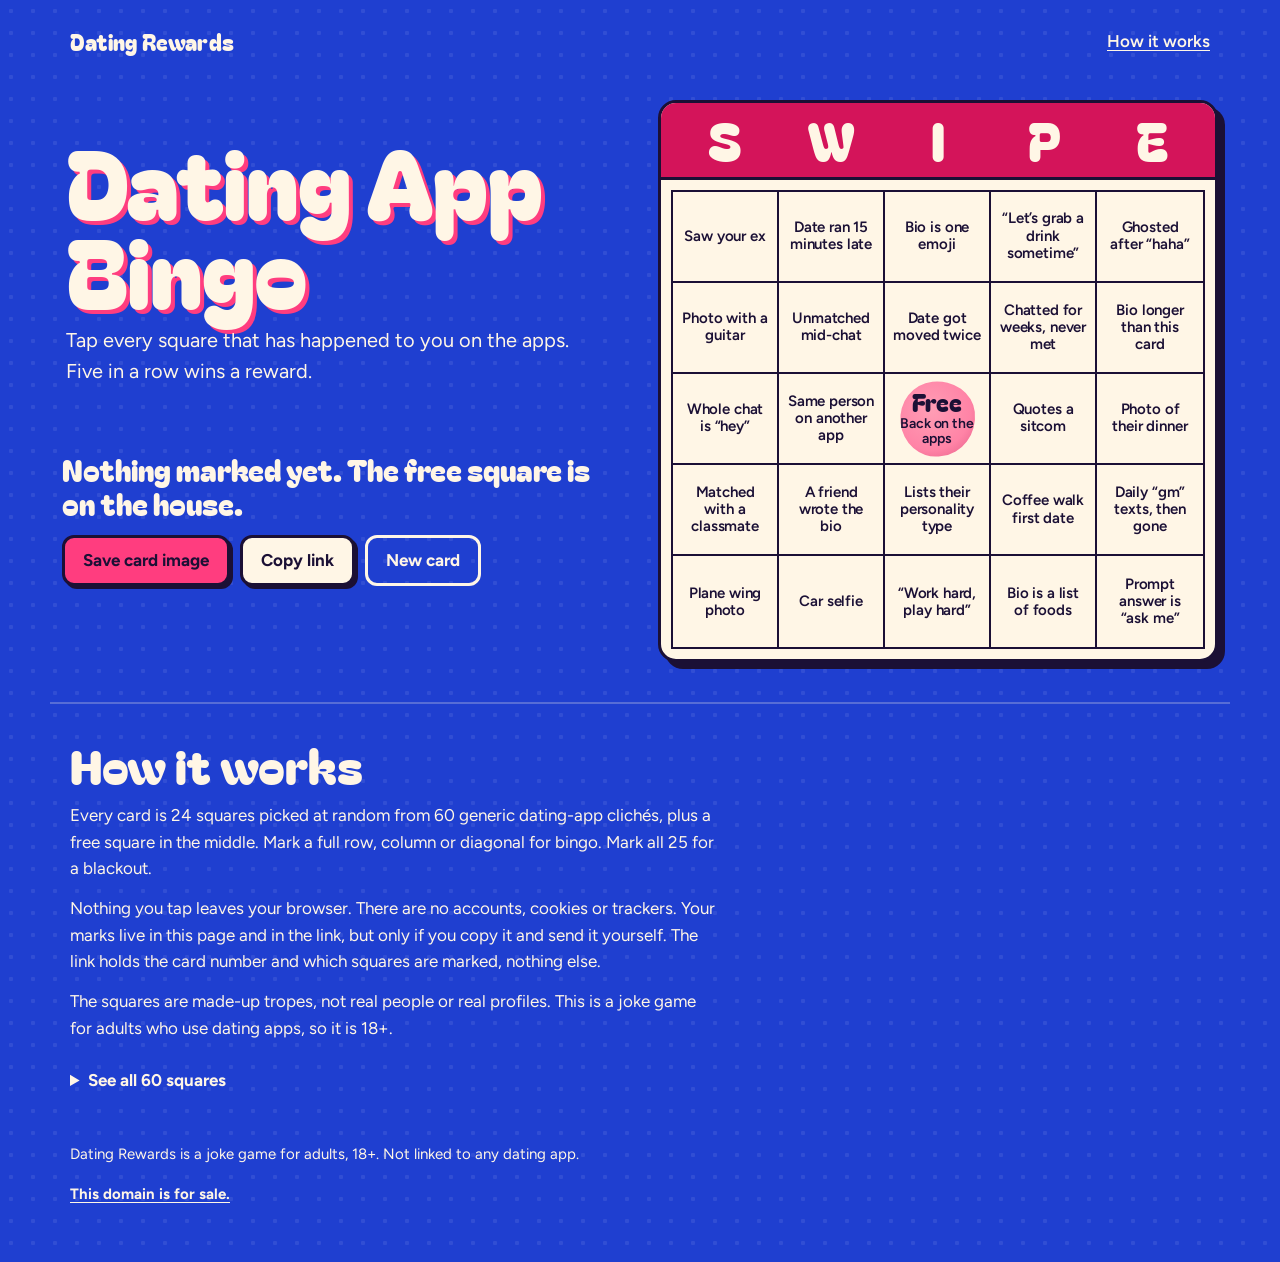
==== docs/index.html @ bdbff9ce "Empty-state status no longer repeats the intro" ====
<!doctype html>
<html lang="en">
<head>
<meta charset="utf-8">
<meta name="viewport" content="width=device-width, initial-scale=1">
<meta name="robots" content="noindex,nofollow">
<title>Dating App Bingo</title>
<meta name="description" content="A fresh bingo card of dating-app clichés. Tap what has happened to you, get five in a row, save the card.">
<meta property="og:title" content="Dating App Bingo">
<meta property="og:description" content="Tap what has happened to you. Five in a row wins a (joke) reward.">
<meta property="og:image" content="https://evanmack45.github.io/datingrewards-preview/og.png">
<meta property="og:type" content="website">
<meta name="theme-color" content="#1f3fd0">
<link rel="preload" href="fonts/bagel.woff2" as="font" type="font/woff2" crossorigin>
<link rel="preload" href="fonts/figtree.woff2" as="font" type="font/woff2" crossorigin>
<link rel="stylesheet" href="style.css">
<link rel="icon" href="data:image/svg+xml,%3Csvg xmlns='http://www.w3.org/2000/svg' viewBox='0 0 32 32'%3E%3Ccircle cx='16' cy='16' r='14' fill='%23ff3d7f'/%3E%3C/svg%3E">
</head>
<body>
<header class="top">
  <a class="brand" href="./">Dating Rewards</a>
  <a class="toplink" href="#about">How it works</a>
</header>
<main class="play" id="play" data-seed="20261125">
  <div class="intro">
    <h1>Dating App Bingo</h1>
    <p class="lede">Tap every square that has happened to you on the apps. Five in a row wins a reward.</p>
  </div>
  <div class="card" id="card" data-impeccable-ignore="hard-offset-shadow">
    <div class="letters" aria-hidden="true"><span>S</span><span>W</span><span>I</span><span>P</span><span>E</span><p class="stamp" id="stamp">Bingo!</p></div>
    <div class="cells" id="cells" role="group" aria-label="Bingo card, 25 squares">
      <button type="button" class="cell" data-i="0" aria-pressed="false"><span class="tx">Photo with a guitar</span></button>
      <button type="button" class="cell" data-i="1" aria-pressed="false"><span class="tx">“Let’s grab a drink sometime”</span></button>
      <button type="button" class="cell" data-i="2" aria-pressed="false"><span class="tx">The dog is the main character</span></button>
      <button type="button" class="cell" data-i="3" aria-pressed="false"><span class="tx">Prompt answer is “ask me”</span></button>
      <button type="button" class="cell" data-i="4" aria-pressed="false"><span class="tx">“Will steal your fries”</span></button>
      <button type="button" class="cell" data-i="5" aria-pressed="false"><span class="tx">Boat photo, not their boat</span></button>
      <button type="button" class="cell" data-i="6" aria-pressed="false"><span class="tx">Opened with a voice note</span></button>
      <button type="button" class="cell" data-i="7" aria-pressed="false"><span class="tx">Saw a coworker</span></button>
      <button type="button" class="cell" data-i="8" aria-pressed="false"><span class="tx">Mountain summit photo</span></button>
      <button type="button" class="cell" data-i="9" aria-pressed="false"><span class="tx">Matched, never said a word</span></button>
      <button type="button" class="cell" data-i="10" aria-pressed="false"><span class="tx">Blurry photo from 2016</span></button>
      <button type="button" class="cell" data-i="11" aria-pressed="false"><span class="tx">Ghosted after “haha”</span></button>
      <button type="button" class="cell free is-on" data-i="12" aria-pressed="true" disabled><span class="ft">Free</span><span class="tx">Back on the apps</span></button>
      <button type="button" class="cell" data-i="13" aria-pressed="false"><span class="tx">Two truths and a lie</span></button>
      <button type="button" class="cell" data-i="14" aria-pressed="false"><span class="tx">“Work hard, play hard”</span></button>
      <button type="button" class="cell" data-i="15" aria-pressed="false"><span class="tx">Pineapple pizza debate</span></button>
      <button type="button" class="cell" data-i="16" aria-pressed="false"><span class="tx">Daily “gm” texts, then gone</span></button>
      <button type="button" class="cell" data-i="17" aria-pressed="false"><span class="tx">“Not mine, my niece”</span></button>
      <button type="button" class="cell" data-i="18" aria-pressed="false"><span class="tx">Costume party photo</span></button>
      <button type="button" class="cell" data-i="19" aria-pressed="false"><span class="tx">Opened with a pun</span></button>
      <button type="button" class="cell" data-i="20" aria-pressed="false"><span class="tx">Quotes a sitcom</span></button>
      <button type="button" class="cell" data-i="21" aria-pressed="false"><span class="tx">Saw your ex</span></button>
      <button type="button" class="cell" data-i="22" aria-pressed="false"><span class="tx">A friend wrote the bio</span></button>
      <button type="button" class="cell" data-i="23" aria-pressed="false"><span class="tx">Date got moved twice</span></button>
      <button type="button" class="cell" data-i="24" aria-pressed="false"><span class="tx">Whole chat is “hey”</span></button>
    </div>
  </div>
  <div class="side">
    <p class="status" id="status" aria-live="polite">Nothing marked yet. The free square is on the house.</p>
    <div class="reward" id="reward" data-impeccable-ignore="hard-offset-shadow" hidden>
      <p class="r-kicker">Bingo! Reward unlocked</p>
      <p class="r-title" id="r-title"></p>
      <p class="r-prize" id="r-prize"></p>
      <p class="r-small">Rewards are jokes. There are no real prizes.</p>
    </div>
    <div class="actions">
      <button type="button" class="btn hot" id="save">Save card image</button>
      <button type="button" class="btn" id="copy">Copy link</button>
      <button type="button" class="btn ghost" id="new">New card</button>
    </div>
    <p class="msg" id="msg" aria-live="polite"></p>
    <noscript><p class="msg">Marking squares needs JavaScript. Here is today's card to read.</p></noscript>
  </div>
</main>
<section class="about" id="about" aria-labelledby="about-h">
  <h2 id="about-h">How it works</h2>
  <p>Every card is 24 squares picked at random from 60 generic dating-app clichés, plus a free square in the middle. Mark a full row, column or diagonal for bingo. Mark all 25 for a blackout.</p>
  <p>Nothing you tap leaves your browser. There are no accounts, cookies or trackers. Your marks live in this page and in the link, but only if you copy it and send it yourself. The link holds the card number and which squares are marked, nothing else.</p>
  <p>The squares are made-up tropes, not real people or real profiles. This is a joke game for adults who use dating apps, so it is 18+.</p>
  <details class="all">
    <summary>See all 60 squares</summary>
    <ul><li>Holding a fish</li><li>Photo with a tiger</li><li>Group photo, which one?</li><li>Sunglasses in every photo</li><li>Wants a “partner in crime”</li><li>Bio is one emoji</li><li>Ghosted after “haha”</li><li>Matched, never said a word</li><li>Whole chat is “hey”</li><li>Two truths and a lie</li><li>Mountain summit photo</li><li>“Not mine, my niece”</li><li>Car selfie</li><li>Gym mirror selfie</li><li>“Fluent in sarcasm”</li><li>Wedding guest photo</li><li>Lists their personality type</li><li>“Work hard, play hard”</li><li>The dog is the main character</li><li>Pineapple pizza debate</li><li>“What are you looking for?”</li><li>Asked for your number, fast</li><li>Date got moved twice</li><li>Plane wing photo</li><li>Festival face paint</li><li>Only pet photos</li><li>Blurry photo from 2016</li><li>Asked for your star sign</li><li>Quotes a sitcom</li><li>Prompt answer is “ask me”</li><li>Opened with a voice note</li><li>Unmatched mid-chat</li><li>Same person on another app</li><li>Bio longer than this card</li><li>“Will steal your fries”</li><li>Height in the first line</li><li>Saw a coworker</li><li>Saw your ex</li><li>Ran out of likes</li><li>Paid for a boost. Nothing.</li><li>Coffee walk first date</li><li>Date ran 15 minutes late</li><li>Chatted for weeks, never met</li><li>“Let’s grab a drink sometime”</li><li>Photo with a guitar</li><li>Brunch photo</li><li>A friend wrote the bio</li><li>Hiking boots in every photo</li><li>Strong opinion about tacos</li><li>Matched at 2 AM</li><li>Daily “gm” texts, then gone</li><li>Self-described adventurer</li><li>Costume party photo</li><li>“Let’s skip the small talk”</li><li>Opened with a pun</li><li>Boat photo, not their boat</li><li>Photo of their dinner</li><li>“Good time, not a long time”</li><li>Bio is a list of foods</li><li>Matched with a classmate</li></ul>
  </details>
</section>
<footer class="foot">
  <p>Dating Rewards is a joke game for adults, 18+. Not linked to any dating app.</p>
  <p><a href="https://www.afternic.com/domain/datingrewards.com">This domain is for sale.</a></p>
</footer>
<script type="application/json" id="squares">{"free":"Back on the apps","pool":["Holding a fish","Photo with a tiger","Group photo, which one?","Sunglasses in every photo","Wants a “partner in crime”","Bio is one emoji","Ghosted after “haha”","Matched, never said a word","Whole chat is “hey”","Two truths and a lie","Mountain summit photo","“Not mine, my niece”","Car selfie","Gym mirror selfie","“Fluent in sarcasm”","Wedding guest photo","Lists their personality type","“Work hard, play hard”","The dog is the main character","Pineapple pizza debate","“What are you looking for?”","Asked for your number, fast","Date got moved twice","Plane wing photo","Festival face paint","Only pet photos","Blurry photo from 2016","Asked for your star sign","Quotes a sitcom","Prompt answer is “ask me”","Opened with a voice note","Unmatched mid-chat","Same person on another app","Bio longer than this card","“Will steal your fries”","Height in the first line","Saw a coworker","Saw your ex","Ran out of likes","Paid for a boost. Nothing.","Coffee walk first date","Date ran 15 minutes late","Chatted for weeks, never met","“Let’s grab a drink sometime”","Photo with a guitar","Brunch photo","A friend wrote the bio","Hiking boots in every photo","Strong opinion about tacos","Matched at 2 AM","Daily “gm” texts, then gone","Self-described adventurer","Costume party photo","“Let’s skip the small talk”","Opened with a pun","Boat photo, not their boat","Photo of their dinner","“Good time, not a long time”","Bio is a list of foods","Matched with a classmate"],"rewards":[{"lines":1,"title":"Bronze Swiper","prize":"One guilt-free evening with the app deleted."},{"lines":2,"title":"Silver Swiper","prize":"A friend has to listen to the whole story. No phones out."},{"lines":3,"title":"Gold Swiper","prize":"The right to say “I’ve seen it all” at brunch."},{"lines":12,"title":"Blackout","prize":"Lifetime membership in the Seen It All Club. Dues waived."}]}</script>
<script type="module" src="app.js"></script>
</body>
</html>
---- docs/style.css ----
@font-face { font-family: "Bagel Fat One"; src: url(fonts/bagel.woff2) format("woff2"); font-display: swap; }
@font-face { font-family: Figtree; src: url(fonts/figtree.woff2) format("woff2"); font-weight: 300 900; font-display: swap; }
:root {
  --blue: #1f3fd0; --blue-d: #1631a8; --paper: #fff6e6; --ink: #1b1035; --ink2: #4a3d5c;
  --pink: #ff3d7f; --pink-ink: #a00c40; --band: #d4145a; --yellow: #ffd23f; --mint: #18c29c;
  --display: "Bagel Fat One", "Arial Black", system-ui, sans-serif;
  --sans: Figtree, "Segoe UI", system-ui, sans-serif;
}
* { box-sizing: border-box; }
html { -webkit-text-size-adjust: 100%; }
body {
  margin: 0; font: 400 17px/1.55 var(--sans); color: var(--paper); background-color: var(--blue);
  background-image: radial-gradient(rgba(255,255,255,.08) 2px, transparent 2.5px); background-size: 22px 22px;
}
a { color: inherit; text-underline-offset: 3px; }
p, li { text-wrap: pretty; }
a:focus-visible, button:focus-visible, summary:focus-visible { outline: 3px solid var(--yellow); outline-offset: 3px; }

.top { display: flex; justify-content: space-between; align-items: center; max-width: 1180px; margin: 0 auto; padding: 16px 20px; }
.brand { font: 400 22px/1 var(--display); text-decoration: none; letter-spacing: .01em; padding: 10px 0; }
.toplink { font-weight: 600; padding: 12px 0; }

.play { max-width: 1180px; margin: 0 auto; padding: 0 12px 40px; display: grid; gap: 20px; }
.intro { padding: 0 4px; }
h1 { font: 400 clamp(44px, 12.5vw, 112px)/.92 var(--display); margin: 6px 0 12px; color: var(--paper); text-shadow: 4px 4px 0 var(--pink); letter-spacing: -.01em; }
.lede { margin: 0; font-size: 18px; max-width: 30em; }

.card { position: relative; background: var(--paper); color: var(--ink); border: 3px solid var(--ink); border-radius: 18px; box-shadow: 7px 7px 0 var(--ink); overflow: hidden; }
.letters { position: relative; display: grid; grid-template-columns: repeat(5, 1fr); background: var(--band); border-bottom: 3px solid var(--ink); padding: 8px 10px; }
.letters span { text-align: center; font: 400 clamp(26px, 8vw, 52px)/1.1 var(--display); color: var(--paper); }
.cells { display: grid; grid-template-columns: repeat(5, minmax(0, 1fr)); margin: clamp(7px, 2.4vw, 10px); border: 2px solid var(--ink); }
.cell {
  position: relative; isolation: isolate; aspect-ratio: 1 / 1.08; min-height: 64px; min-width: 0; padding: 3px 2px; margin: 0;
  display: flex; flex-direction: column; align-items: center; justify-content: center; gap: 2px;
  font: 600 clamp(12px, 3.1vw, 16px)/1.14 var(--sans); letter-spacing: -.01em; color: var(--ink); text-align: center;
  background: transparent; border: 0; border-right: 2px solid var(--ink); border-bottom: 2px solid var(--ink); cursor: pointer;
  -webkit-tap-highlight-color: transparent; transition: background-color .2s;
}
.cell:nth-child(5n) { border-right: 0; }
.cell:nth-last-child(-n + 5) { border-bottom: 0; }
.cell .tx { position: relative; z-index: 1; }
.cell::before {
  content: ""; position: absolute; z-index: 0; left: 50%; top: 50%; width: 82%; aspect-ratio: 1; border-radius: 50%;
  background: radial-gradient(circle at 42% 38%, rgba(255,61,127,.48), rgba(255,61,127,.62) 62%, rgba(214,24,92,.7));
  transform: translate(calc(-50% + var(--dx, 0%)), calc(-50% + var(--dy, 0%))) rotate(var(--rot, 0deg)) scale(0);
  transition: transform .28s cubic-bezier(.2, .9, .25, 1);
  border-radius: 48% 52% 50% 46% / 50% 46% 54% 50%;
}
.cell.is-on::before { transform: translate(calc(-50% + var(--dx, 0%)), calc(-50% + var(--dy, 0%))) rotate(var(--rot, 0deg)) scale(1); }
.cell:hover:not(:disabled) { background-color: #ffeccc; }
.cell.is-win { background-color: var(--yellow); }
.cell.is-win:hover { background-color: var(--yellow); }
.cell.free { cursor: default; }
.free .ft { position: relative; z-index: 1; font: 400 clamp(15px, 4.4vw, 24px)/1 var(--display); color: var(--ink); }
.free .tx { font-size: clamp(12px, 3vw, 14px); line-height: 1.1; }

.stamp { position: absolute; inset: 0; z-index: 3; margin: 0; display: grid; place-items: center; font: 400 clamp(26px, 8vw, 52px)/1 var(--display); letter-spacing: .08em; color: var(--ink); background: var(--yellow); visibility: hidden; clip-path: inset(0 100% 0 0); transition: clip-path .35s cubic-bezier(.2, .9, .25, 1), visibility 0s .35s; pointer-events: none; }
.card.has-bingo .stamp { visibility: visible; clip-path: inset(0 0 0 0); transition: clip-path .35s cubic-bezier(.2, .9, .25, 1); }
.card.has-bingo .letters span { visibility: hidden; }
.side { display: grid; gap: 14px; align-content: start; }
.status { margin: 0; font: 400 clamp(22px, 5.6vw, 30px)/1.15 var(--display); }
.reward { background: var(--yellow); color: var(--ink); border: 3px solid var(--ink); border-radius: 14px; box-shadow: 5px 5px 0 var(--ink); padding: 16px 18px; transform-origin: 20% 50%; animation: pop .45s cubic-bezier(.2, .9, .25, 1); }
.reward p { margin: 0; }
.r-kicker { font-weight: 700; font-size: 15px; color: var(--pink-ink); }
.r-title { font: 400 30px/1.1 var(--display); margin: 2px 0 6px !important; }
.r-prize { font-size: 18px; font-weight: 600; }
.r-small { font-size: 14px; color: var(--ink2); margin-top: 8px !important; }
@keyframes pop { from { transform: scale(.6) rotate(-4deg); opacity: 0; } to { transform: none; opacity: 1; } }
.actions { display: flex; flex-wrap: wrap; gap: 10px; }
.btn { font: 700 17px/1 var(--sans); padding: 14px 18px; min-height: 48px; border-radius: 12px; border: 3px solid var(--ink); background: var(--paper); color: var(--ink); cursor: pointer; box-shadow: 3px 3px 0 var(--ink); transition: transform .12s, box-shadow .12s; }
.btn:active { transform: translate(3px, 3px); box-shadow: none; }
.btn.hot { background: var(--pink); color: var(--ink); }
.btn.ghost { background: transparent; color: var(--paper); border-color: var(--paper); box-shadow: none; }
.msg { margin: 0; min-height: 1.5em; font-size: 16px; }

.about { max-width: 1180px; margin: 0 auto; padding: 36px 20px 20px; border-top: 2px solid rgba(255,246,230,.25); }
.about h2 { font: 400 clamp(32px, 7vw, 48px)/1 var(--display); margin: 0 0 14px; }
.about p { max-width: 38em; margin: 0 0 14px; }
.all summary { cursor: pointer; font-weight: 700; padding: 12px 0; }
.all ul { columns: 2 220px; margin: 6px 0 0; padding-left: 20px; }
.all li { break-inside: avoid; margin-bottom: 6px; }
.foot { max-width: 1180px; margin: 0 auto; padding: 18px 20px 40px; font-size: 15px; }
.foot p { margin: 0 0 8px; }
.foot a { display: inline-block; padding: 8px 0; font-weight: 700; }
.confetti { position: fixed; inset: 0; pointer-events: none; z-index: 10; }

@media (min-width: 960px) {
  .play { grid-template-columns: minmax(0, 1fr) minmax(540px, 620px); grid-template-areas: "intro card" "side card"; column-gap: 56px; row-gap: 26px; padding-top: 18px; align-items: start; }
  .intro { grid-area: intro; padding-top: 30px; }
  .card { grid-area: card; }
  .side { grid-area: side; }
  .lede { font-size: 20px; }
  .play { grid-template-columns: minmax(0, 1fr) minmax(500px, 560px); }
  .cell { font-size: 15px; padding: 8px; aspect-ratio: 1 / .86; }
  .cell::before { width: auto; height: 84%; }
  h1 { font-size: clamp(64px, 7.6vw, 96px); }
}
@media (prefers-reduced-motion: reduce) {
  *, *::before, *::after { animation: none !important; transition: none !important; }
}
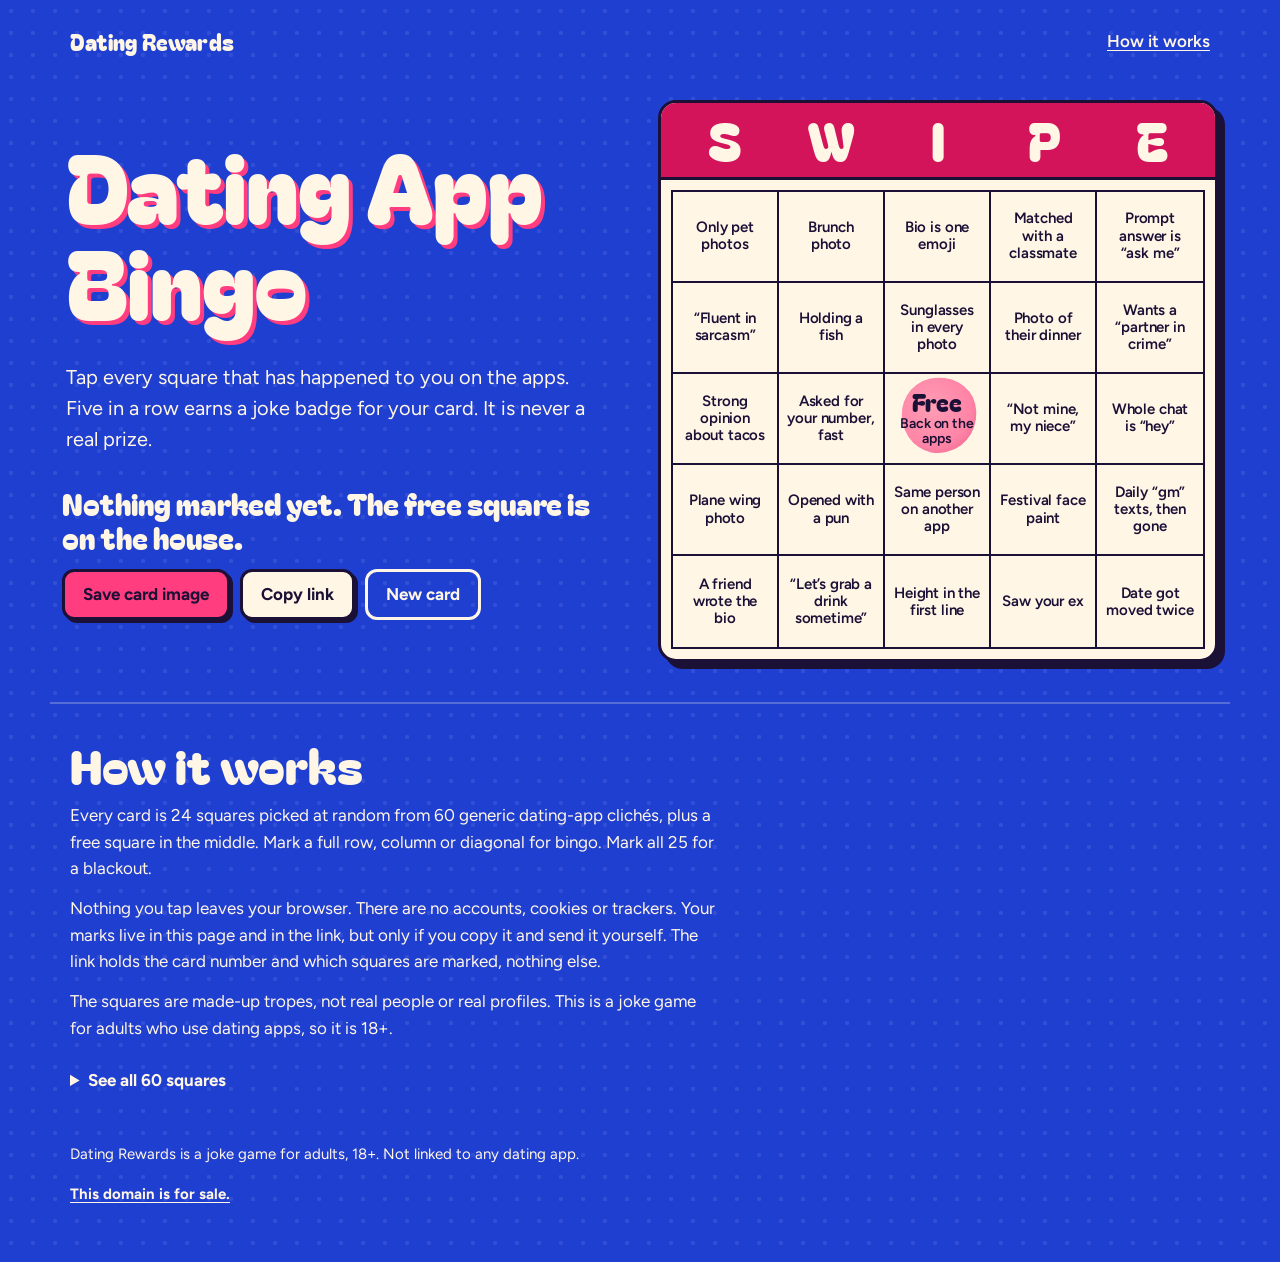
==== commit ad4b3c4a: "Joke-badge copy (no real prizes), more space under the heading" ====
--- a/docs/index.html
+++ b/docs/index.html
@@ -7,7 +7,7 @@
 <title>Dating App Bingo</title>
 <meta name="description" content="A fresh bingo card of dating-app clichés. Tap what has happened to you, get five in a row, save the card.">
 <meta property="og:title" content="Dating App Bingo">
-<meta property="og:description" content="Tap what has happened to you. Five in a row wins a (joke) reward.">
+<meta property="og:description" content="Tap what has happened to you. Five in a row earns a joke badge, not a real prize.">
 <meta property="og:image" content="https://evanmack45.github.io/datingrewards-preview/og.png">
 <meta property="og:type" content="website">
 <meta name="theme-color" content="#1f3fd0">
@@ -24,7 +24,7 @@
 <main class="play" id="play" data-seed="20261125">
   <div class="intro">
     <h1>Dating App Bingo</h1>
-    <p class="lede">Tap every square that has happened to you on the apps. Five in a row wins a reward.</p>
+    <p class="lede">Tap every square that has happened to you on the apps. Five in a row earns a joke badge for your card. It is never a real prize.</p>
   </div>
   <div class="card" id="card" data-impeccable-ignore="hard-offset-shadow">
     <div class="letters" aria-hidden="true"><span>S</span><span>W</span><span>I</span><span>P</span><span>E</span><p class="stamp" id="stamp">Bingo!</p></div>
@@ -59,10 +59,10 @@
   <div class="side">
     <p class="status" id="status" aria-live="polite">Nothing marked yet. The free square is on the house.</p>
     <div class="reward" id="reward" data-impeccable-ignore="hard-offset-shadow" hidden>
-      <p class="r-kicker">Bingo! Reward unlocked</p>
+      <p class="r-kicker">Bingo! Joke badge unlocked</p>
       <p class="r-title" id="r-title"></p>
       <p class="r-prize" id="r-prize"></p>
-      <p class="r-small">Rewards are jokes. There are no real prizes.</p>
+      <p class="r-small">Badges are jokes for your card image. There are no real prizes, payments or giveaways.</p>
     </div>
     <div class="actions">
       <button type="button" class="btn hot" id="save">Save card image</button>
@@ -87,7 +87,7 @@
   <p>Dating Rewards is a joke game for adults, 18+. Not linked to any dating app.</p>
   <p><a href="https://www.afternic.com/domain/datingrewards.com">This domain is for sale.</a></p>
 </footer>
-<script type="application/json" id="squares">{"free":"Back on the apps","pool":["Holding a fish","Photo with a tiger","Group photo, which one?","Sunglasses in every photo","Wants a “partner in crime”","Bio is one emoji","Ghosted after “haha”","Matched, never said a word","Whole chat is “hey”","Two truths and a lie","Mountain summit photo","“Not mine, my niece”","Car selfie","Gym mirror selfie","“Fluent in sarcasm”","Wedding guest photo","Lists their personality type","“Work hard, play hard”","The dog is the main character","Pineapple pizza debate","“What are you looking for?”","Asked for your number, fast","Date got moved twice","Plane wing photo","Festival face paint","Only pet photos","Blurry photo from 2016","Asked for your star sign","Quotes a sitcom","Prompt answer is “ask me”","Opened with a voice note","Unmatched mid-chat","Same person on another app","Bio longer than this card","“Will steal your fries”","Height in the first line","Saw a coworker","Saw your ex","Ran out of likes","Paid for a boost. Nothing.","Coffee walk first date","Date ran 15 minutes late","Chatted for weeks, never met","“Let’s grab a drink sometime”","Photo with a guitar","Brunch photo","A friend wrote the bio","Hiking boots in every photo","Strong opinion about tacos","Matched at 2 AM","Daily “gm” texts, then gone","Self-described adventurer","Costume party photo","“Let’s skip the small talk”","Opened with a pun","Boat photo, not their boat","Photo of their dinner","“Good time, not a long time”","Bio is a list of foods","Matched with a classmate"],"rewards":[{"lines":1,"title":"Bronze Swiper","prize":"One guilt-free evening with the app deleted."},{"lines":2,"title":"Silver Swiper","prize":"A friend has to listen to the whole story. No phones out."},{"lines":3,"title":"Gold Swiper","prize":"The right to say “I’ve seen it all” at brunch."},{"lines":12,"title":"Blackout","prize":"Lifetime membership in the Seen It All Club. Dues waived."}]}</script>
+<script type="application/json" id="squares">{"free":"Back on the apps","pool":["Holding a fish","Photo with a tiger","Group photo, which one?","Sunglasses in every photo","Wants a “partner in crime”","Bio is one emoji","Ghosted after “haha”","Matched, never said a word","Whole chat is “hey”","Two truths and a lie","Mountain summit photo","“Not mine, my niece”","Car selfie","Gym mirror selfie","“Fluent in sarcasm”","Wedding guest photo","Lists their personality type","“Work hard, play hard”","The dog is the main character","Pineapple pizza debate","“What are you looking for?”","Asked for your number, fast","Date got moved twice","Plane wing photo","Festival face paint","Only pet photos","Blurry photo from 2016","Asked for your star sign","Quotes a sitcom","Prompt answer is “ask me”","Opened with a voice note","Unmatched mid-chat","Same person on another app","Bio longer than this card","“Will steal your fries”","Height in the first line","Saw a coworker","Saw your ex","Ran out of likes","Paid for a boost. Nothing.","Coffee walk first date","Date ran 15 minutes late","Chatted for weeks, never met","“Let’s grab a drink sometime”","Photo with a guitar","Brunch photo","A friend wrote the bio","Hiking boots in every photo","Strong opinion about tacos","Matched at 2 AM","Daily “gm” texts, then gone","Self-described adventurer","Costume party photo","“Let’s skip the small talk”","Opened with a pun","Boat photo, not their boat","Photo of their dinner","“Good time, not a long time”","Bio is a list of foods","Matched with a classmate"],"rewards":[{"lines":1,"title":"Bronze Swiper","prize":"Suggested treat: one evening with the app deleted."},{"lines":2,"title":"Silver Swiper","prize":"Suggested treat: a friend listens to the whole story, phones away."},{"lines":3,"title":"Gold Swiper","prize":"Bragging rights at brunch: “I’ve seen it all.”"},{"lines":12,"title":"Blackout","prize":"Honorary title in the Seen It All Club. It is only a title."}]}</script>
 <script type="module" src="app.js"></script>
 </body>
 </html>
--- a/docs/style.css
+++ b/docs/style.css
@@ -22,7 +22,7 @@
 
 .play { max-width: 1180px; margin: 0 auto; padding: 0 12px 40px; display: grid; gap: 20px; }
 .intro { padding: 0 4px; }
-h1 { font: 400 clamp(44px, 12.5vw, 112px)/.92 var(--display); margin: 6px 0 12px; color: var(--paper); text-shadow: 4px 4px 0 var(--pink); letter-spacing: -.01em; }
+h1 { font: 400 clamp(44px, 12.5vw, 112px)/.92 var(--display); margin: 6px 0 26px; color: var(--paper); text-shadow: 4px 4px 0 var(--pink); letter-spacing: -.01em; }
 .lede { margin: 0; font-size: 18px; max-width: 30em; }
 
 .card { position: relative; background: var(--paper); color: var(--ink); border: 3px solid var(--ink); border-radius: 18px; box-shadow: 7px 7px 0 var(--ink); overflow: hidden; }
@@ -93,7 +93,7 @@
   .play { grid-template-columns: minmax(0, 1fr) minmax(500px, 560px); }
   .cell { font-size: 15px; padding: 8px; aspect-ratio: 1 / .86; }
   .cell::before { width: auto; height: 84%; }
-  h1 { font-size: clamp(64px, 7.6vw, 96px); }
+  h1 { font-size: clamp(64px, 7.6vw, 96px); line-height: 1; margin-bottom: 34px; }
 }
 @media (prefers-reduced-motion: reduce) {
   *, *::before, *::after { animation: none !important; transition: none !important; }
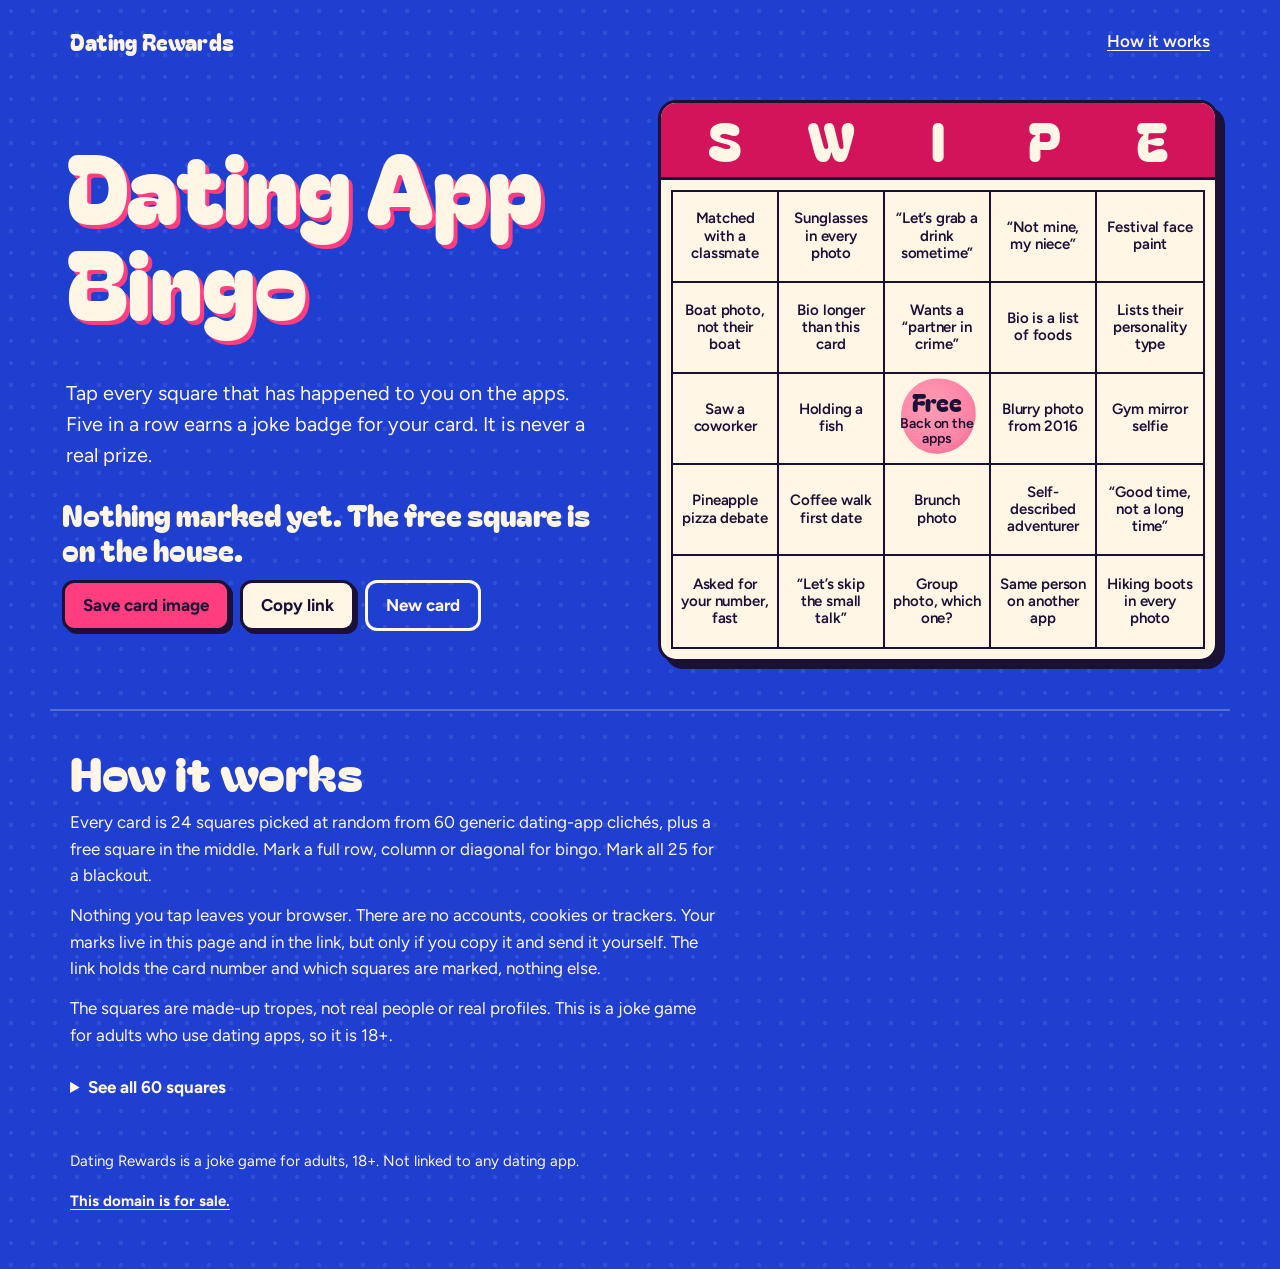
==== commit 22d9d4ff: "Replace og.jpg; cut generic sticker-pile and trophy art The in-page sticker pile and trophy shelf re" ====
--- a/docs/index.html
+++ b/docs/index.html
@@ -8,7 +8,10 @@
 <meta name="description" content="A fresh bingo card of dating-app clichés. Tap what has happened to you, get five in a row, save the card.">
 <meta property="og:title" content="Dating App Bingo">
 <meta property="og:description" content="Tap what has happened to you. Five in a row earns a joke badge, not a real prize.">
-<meta property="og:image" content="https://evanmack45.github.io/datingrewards-preview/og.png">
+<meta property="og:image" content="https://evanmack45.github.io/datingrewards-preview/og.jpg">
+<meta property="og:image:width" content="1200">
+<meta property="og:image:height" content="630">
+<meta property="og:image:alt" content="A five-by-five grid of empty rounded squares in pink, lime and yellow with some daubed, a big star in the centre square and a bingo dauber.">
 <meta property="og:type" content="website">
 <meta name="theme-color" content="#1f3fd0">
 <link rel="preload" href="fonts/bagel.woff2" as="font" type="font/woff2" crossorigin>
--- a/docs/style.css
+++ b/docs/style.css
@@ -98,3 +98,13 @@
 @media (prefers-reduced-motion: reduce) {
   *, *::before, *::after { animation: none !important; transition: none !important; }
 }
+
+/* === generated art === */
+.intro { display: grid; gap: 16px; }
+.intro-art { width: 100%; height: auto; max-height: 220px; object-fit: cover; object-position: center 40%; display: block; }
+.trophies { display: block; width: min(480px, 100%); height: auto; margin: 0 0 16px; }
+@media (min-width: 960px) {
+  .intro { grid-template-columns: 1fr; }
+  .intro-art { max-height: 280px; }
+}
+
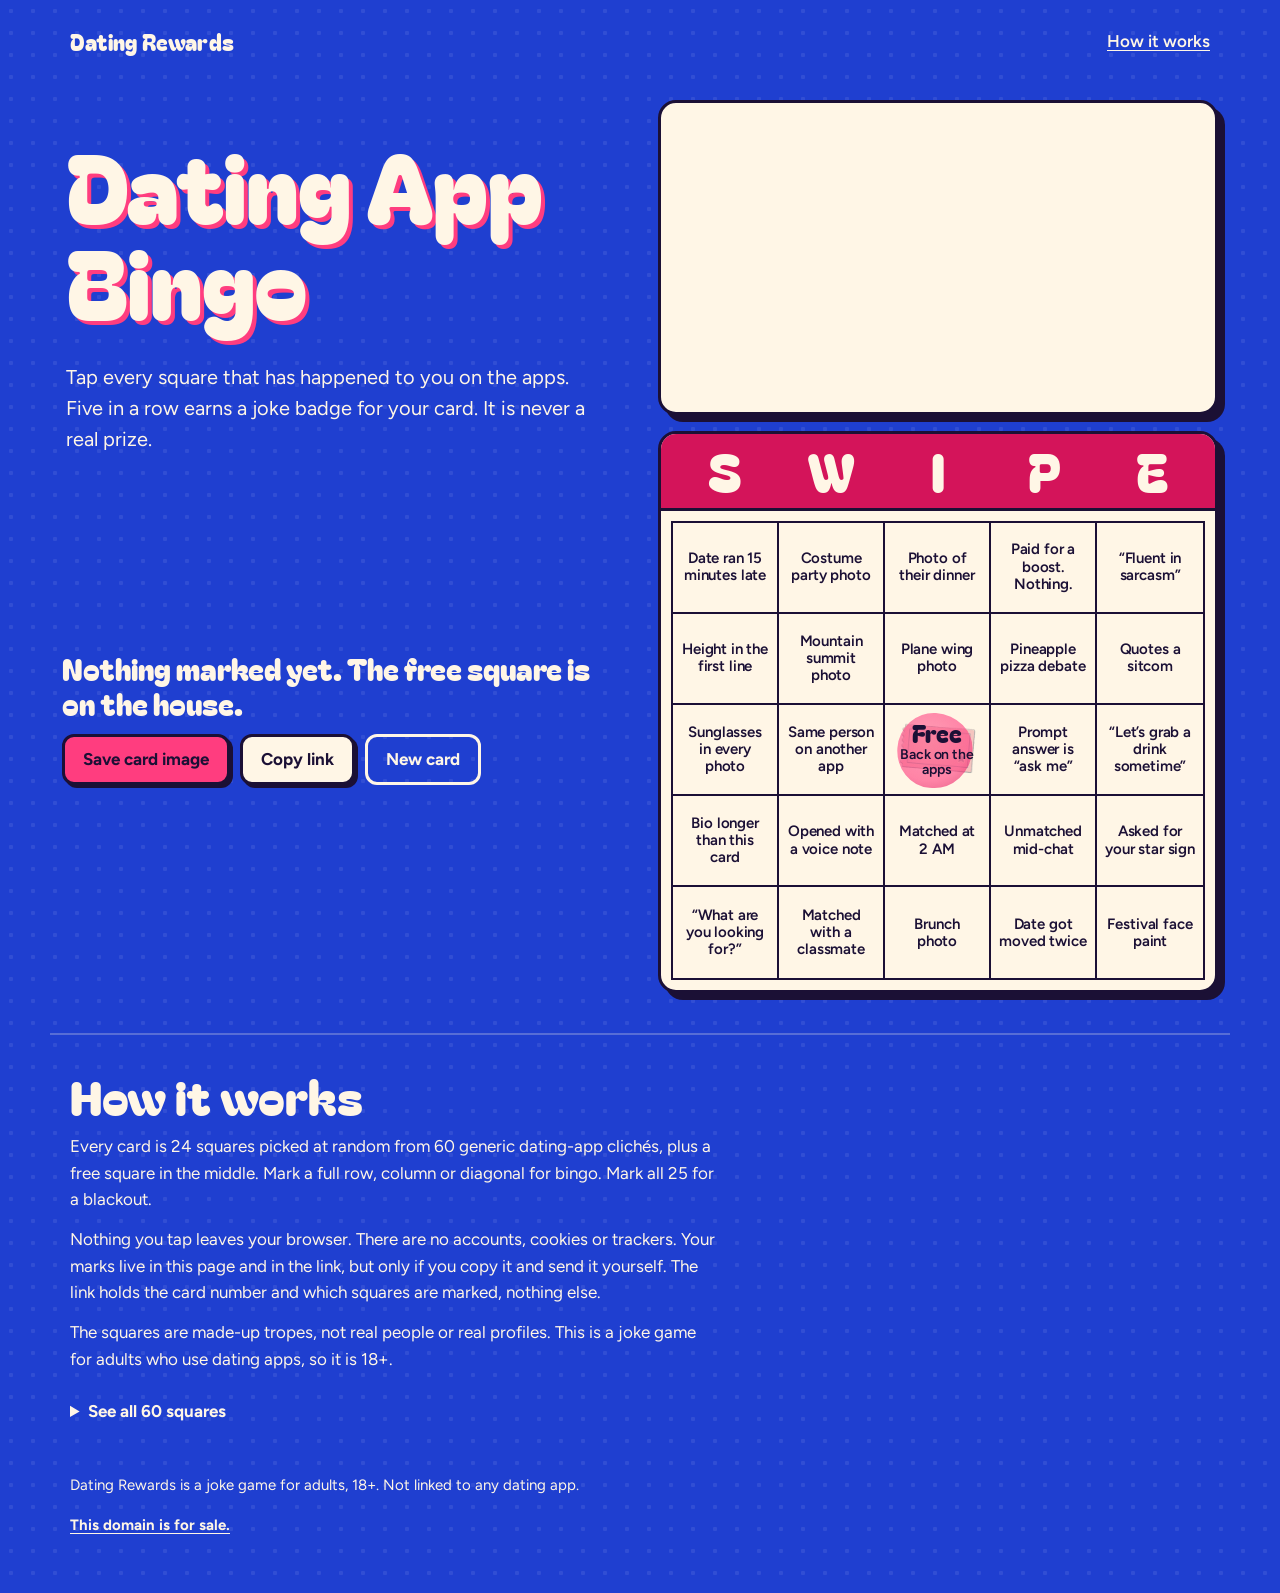
==== commit 20a0dc63: "Wire Dash r2 art: carnival hero, Swiper badges, FREE ticket Hero sits above the bingo card with a 4:" ====
--- a/docs/index.html
+++ b/docs/index.html
@@ -16,6 +16,8 @@
 <meta name="theme-color" content="#1f3fd0">
 <link rel="preload" href="fonts/bagel.woff2" as="font" type="font/woff2" crossorigin>
 <link rel="preload" href="fonts/figtree.woff2" as="font" type="font/woff2" crossorigin>
+<link rel="preload" as="image" type="image/webp" href="img/hero-phone-800.webp" imagesrcset="img/hero-phone-640.webp 640w, img/hero-phone-800.webp 800w, img/hero-phone-960.webp 960w, img/hero-phone-1200.webp 1200w" imagesizes="(min-width: 960px) 560px, calc(100vw - 24px)" media="(max-width: 959px)" fetchpriority="high">
+<link rel="preload" as="image" type="image/webp" href="img/hero-1280.webp" imagesrcset="img/hero-960.webp 960w, img/hero-1280.webp 1280w, img/hero-1600.webp 1600w" imagesizes="(min-width: 960px) 560px, calc(100vw - 24px)" media="(min-width: 960px)">
 <link rel="stylesheet" href="style.css">
 <link rel="icon" href="data:image/svg+xml,%3Csvg xmlns='http://www.w3.org/2000/svg' viewBox='0 0 32 32'%3E%3Ccircle cx='16' cy='16' r='14' fill='%23ff3d7f'/%3E%3C/svg%3E">
 </head>
@@ -29,8 +31,13 @@
     <h1>Dating App Bingo</h1>
     <p class="lede">Tap every square that has happened to you on the apps. Five in a row earns a joke badge for your card. It is never a real prize.</p>
   </div>
+  <div class="stage">
+  <picture class="hero">
+    <source media="(max-width: 959px)" type="image/webp" srcset="img/hero-phone-640.webp 640w, img/hero-phone-800.webp 800w, img/hero-phone-960.webp 960w, img/hero-phone-1200.webp 1200w" sizes="(min-width: 960px) 560px, calc(100vw - 24px)" width="1200" height="900">
+    <img class="hero-art" src="img/hero-1280.webp" srcset="img/hero-960.webp 960w, img/hero-1280.webp 1280w, img/hero-1600.webp 1600w" sizes="(min-width: 960px) 560px, calc(100vw - 24px)" width="1600" height="900" alt="A retro carnival prize booth whose prizes are dating-app clichés: a fish, a tiger, a summit flag." fetchpriority="high" decoding="async">
+  </picture>
   <div class="card" id="card" data-impeccable-ignore="hard-offset-shadow">
-    <div class="letters" aria-hidden="true"><span>S</span><span>W</span><span>I</span><span>P</span><span>E</span><p class="stamp" id="stamp">Bingo!</p></div>
+    <div class="letters" aria-hidden="true"><span>S</span><span>W</span><span>I</span><span>P</span><span>E</span><img class="tier-badge" id="tier-badge" width="160" height="160" alt="" decoding="async"><p class="stamp" id="stamp">Bingo!</p></div>
     <div class="cells" id="cells" role="group" aria-label="Bingo card, 25 squares">
       <button type="button" class="cell" data-i="0" aria-pressed="false"><span class="tx">Photo with a guitar</span></button>
       <button type="button" class="cell" data-i="1" aria-pressed="false"><span class="tx">“Let’s grab a drink sometime”</span></button>
@@ -44,7 +51,7 @@
       <button type="button" class="cell" data-i="9" aria-pressed="false"><span class="tx">Matched, never said a word</span></button>
       <button type="button" class="cell" data-i="10" aria-pressed="false"><span class="tx">Blurry photo from 2016</span></button>
       <button type="button" class="cell" data-i="11" aria-pressed="false"><span class="tx">Ghosted after “haha”</span></button>
-      <button type="button" class="cell free is-on" data-i="12" aria-pressed="true" disabled><span class="ft">Free</span><span class="tx">Back on the apps</span></button>
+      <button type="button" class="cell free is-on" data-i="12" aria-pressed="true" disabled><img class="free-ticket" src="img/ticket.webp" width="400" height="400" alt="" decoding="async" loading="lazy"><span class="ft">Free</span><span class="tx">Back on the apps</span></button>
       <button type="button" class="cell" data-i="13" aria-pressed="false"><span class="tx">Two truths and a lie</span></button>
       <button type="button" class="cell" data-i="14" aria-pressed="false"><span class="tx">“Work hard, play hard”</span></button>
       <button type="button" class="cell" data-i="15" aria-pressed="false"><span class="tx">Pineapple pizza debate</span></button>
@@ -58,6 +65,7 @@
       <button type="button" class="cell" data-i="23" aria-pressed="false"><span class="tx">Date got moved twice</span></button>
       <button type="button" class="cell" data-i="24" aria-pressed="false"><span class="tx">Whole chat is “hey”</span></button>
     </div>
+  </div>
   </div>
   <div class="side">
     <p class="status" id="status" aria-live="polite">Nothing marked yet. The free square is on the house.</p>
--- a/docs/style.css
+++ b/docs/style.css
@@ -22,11 +22,24 @@
 
 .play { max-width: 1180px; margin: 0 auto; padding: 0 12px 40px; display: grid; gap: 20px; }
 .intro { padding: 0 4px; }
+.stage { display: grid; gap: 16px; min-width: 0; }
+.hero { display: block; line-height: 0; }
+.hero-art {
+  display: block; width: 100%; height: auto; aspect-ratio: 4 / 3; object-fit: contain;
+  border: 3px solid var(--ink); border-radius: 18px; box-shadow: 7px 7px 0 var(--ink); background: var(--paper);
+}
 h1 { font: 400 clamp(44px, 12.5vw, 112px)/.92 var(--display); margin: 6px 0 26px; color: var(--paper); text-shadow: 4px 4px 0 var(--pink); letter-spacing: -.01em; }
 .lede { margin: 0; font-size: 18px; max-width: 30em; }
 
 .card { position: relative; background: var(--paper); color: var(--ink); border: 3px solid var(--ink); border-radius: 18px; box-shadow: 7px 7px 0 var(--ink); overflow: hidden; }
-.letters { position: relative; display: grid; grid-template-columns: repeat(5, 1fr); background: var(--band); border-bottom: 3px solid var(--ink); padding: 8px 10px; }
+.letters { position: relative; z-index: 2; display: grid; grid-template-columns: repeat(5, 1fr); background: var(--band); border-bottom: 3px solid var(--ink); padding: 8px 10px; }
+.tier-badge {
+  position: absolute; left: 4px; top: 50%; transform: translateY(-50%);
+  height: 88%; width: auto; aspect-ratio: 1 / 1; max-height: 68px; object-fit: contain;
+  z-index: 4; pointer-events: none; visibility: hidden;
+}
+.card.has-bingo .tier-badge { visibility: visible; }
+.card.has-bingo .stamp { padding-left: 80px; }
 .letters span { text-align: center; font: 400 clamp(26px, 8vw, 52px)/1.1 var(--display); color: var(--paper); }
 .cells { display: grid; grid-template-columns: repeat(5, minmax(0, 1fr)); margin: clamp(7px, 2.4vw, 10px); border: 2px solid var(--ink); }
 .cell {
@@ -38,9 +51,9 @@
 }
 .cell:nth-child(5n) { border-right: 0; }
 .cell:nth-last-child(-n + 5) { border-bottom: 0; }
-.cell .tx { position: relative; z-index: 1; }
+.cell .tx { position: relative; z-index: 2; }
 .cell::before {
-  content: ""; position: absolute; z-index: 0; left: 50%; top: 50%; width: 82%; aspect-ratio: 1; border-radius: 50%;
+  content: ""; position: absolute; z-index: 1; left: 50%; top: 50%; width: 82%; aspect-ratio: 1; border-radius: 50%;
   background: radial-gradient(circle at 42% 38%, rgba(255,61,127,.48), rgba(255,61,127,.62) 62%, rgba(214,24,92,.7));
   transform: translate(calc(-50% + var(--dx, 0%)), calc(-50% + var(--dy, 0%))) rotate(var(--rot, 0deg)) scale(0);
   transition: transform .28s cubic-bezier(.2, .9, .25, 1);
@@ -51,10 +64,14 @@
 .cell.is-win { background-color: var(--yellow); }
 .cell.is-win:hover { background-color: var(--yellow); }
 .cell.free { cursor: default; }
-.free .ft { position: relative; z-index: 1; font: 400 clamp(15px, 4.4vw, 24px)/1 var(--display); color: var(--ink); }
+.free-ticket {
+  position: absolute; inset: 4%; width: 92%; height: 92%; object-fit: contain;
+  z-index: 0; opacity: 0.42; mix-blend-mode: multiply; pointer-events: none;
+}
+.free .ft { position: relative; z-index: 2; font: 400 clamp(15px, 4.4vw, 24px)/1 var(--display); color: var(--ink); }
 .free .tx { font-size: clamp(12px, 3vw, 14px); line-height: 1.1; }
 
-.stamp { position: absolute; inset: 0; z-index: 3; margin: 0; display: grid; place-items: center; font: 400 clamp(26px, 8vw, 52px)/1 var(--display); letter-spacing: .08em; color: var(--ink); background: var(--yellow); visibility: hidden; clip-path: inset(0 100% 0 0); transition: clip-path .35s cubic-bezier(.2, .9, .25, 1), visibility 0s .35s; pointer-events: none; }
+.stamp { position: absolute; inset: 0; z-index: 3; margin: 0; display: grid; place-items: center; font: 400 clamp(22px, 6.4vw, 44px)/1 var(--display); letter-spacing: .04em; color: var(--ink); background: var(--yellow); visibility: hidden; clip-path: inset(0 100% 0 0); transition: clip-path .35s cubic-bezier(.2, .9, .25, 1), visibility 0s .35s; pointer-events: none; padding: 0 10px; text-align: center; }
 .card.has-bingo .stamp { visibility: visible; clip-path: inset(0 0 0 0); transition: clip-path .35s cubic-bezier(.2, .9, .25, 1); }
 .card.has-bingo .letters span { visibility: hidden; }
 .side { display: grid; gap: 14px; align-content: start; }
@@ -85,10 +102,13 @@
 .confetti { position: fixed; inset: 0; pointer-events: none; z-index: 10; }
 
 @media (min-width: 960px) {
-  .play { grid-template-columns: minmax(0, 1fr) minmax(540px, 620px); grid-template-areas: "intro card" "side card"; column-gap: 56px; row-gap: 26px; padding-top: 18px; align-items: start; }
+  .play { grid-template-columns: minmax(0, 1fr) minmax(540px, 620px); grid-template-areas: "intro stage" "side stage"; column-gap: 56px; row-gap: 26px; padding-top: 18px; align-items: start; }
   .intro { grid-area: intro; padding-top: 30px; }
-  .card { grid-area: card; }
+  .stage { grid-area: stage; }
+  .hero-art { aspect-ratio: 16 / 9; }
   .side { grid-area: side; }
+  .tier-badge { max-height: 86px; }
+  .card.has-bingo .stamp { padding-left: 100px; }
   .lede { font-size: 20px; }
   .play { grid-template-columns: minmax(0, 1fr) minmax(500px, 560px); }
   .cell { font-size: 15px; padding: 8px; aspect-ratio: 1 / .86; }
@@ -98,13 +118,3 @@
 @media (prefers-reduced-motion: reduce) {
   *, *::before, *::after { animation: none !important; transition: none !important; }
 }
-
-/* === generated art === */
-.intro { display: grid; gap: 16px; }
-.intro-art { width: 100%; height: auto; max-height: 220px; object-fit: cover; object-position: center 40%; display: block; }
-.trophies { display: block; width: min(480px, 100%); height: auto; margin: 0 0 16px; }
-@media (min-width: 960px) {
-  .intro { grid-template-columns: 1fr; }
-  .intro-art { max-height: 280px; }
-}
-
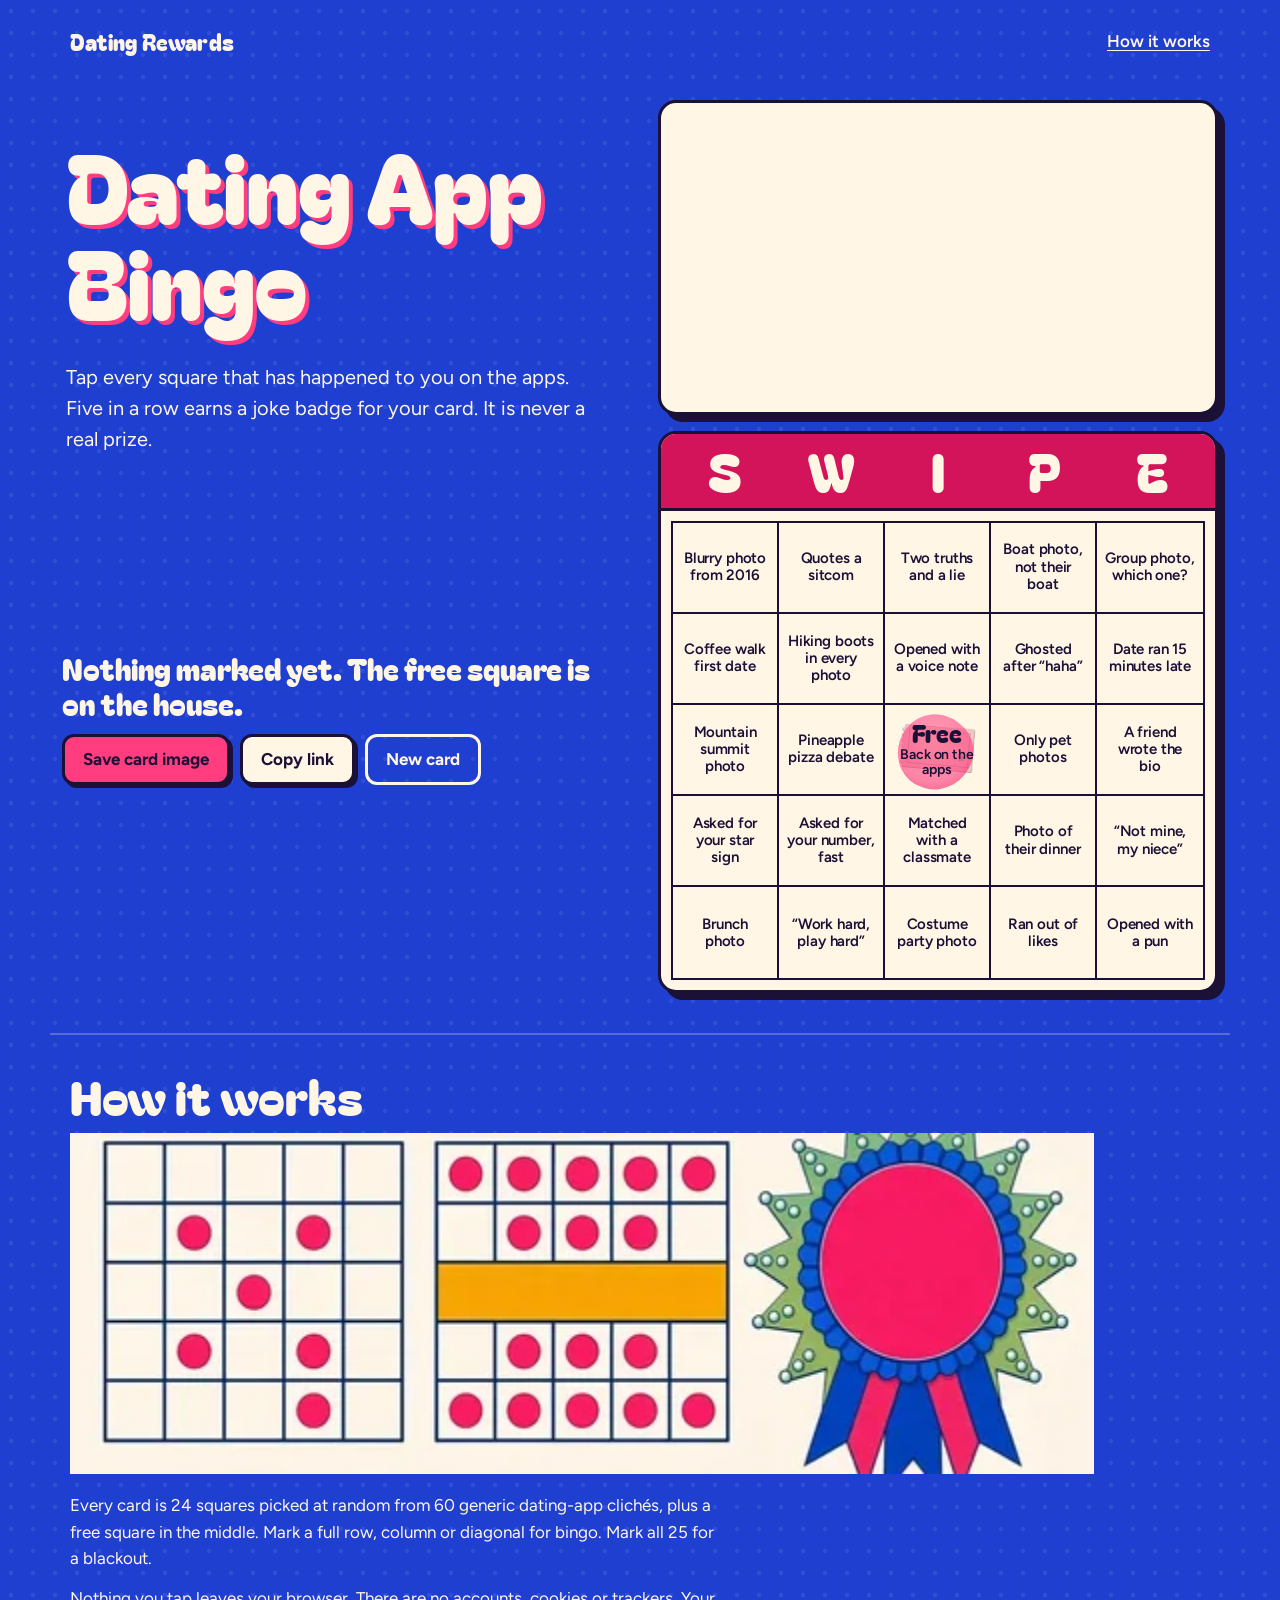
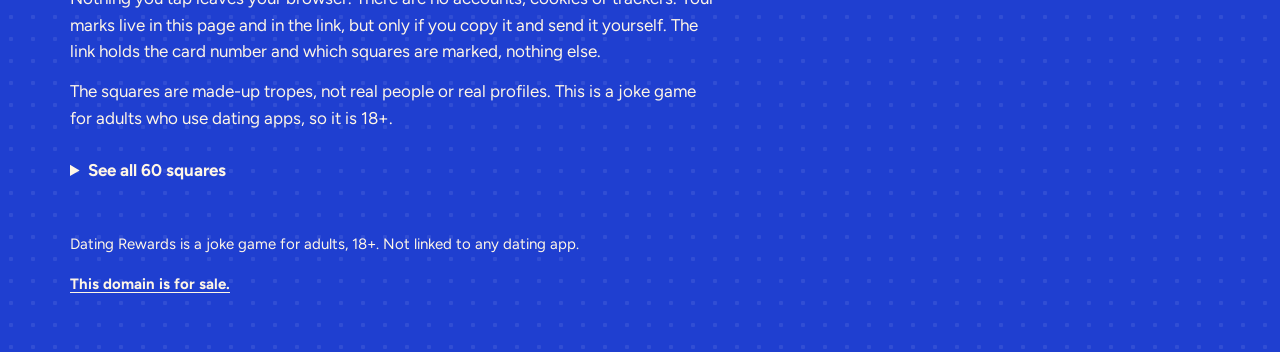
==== commit dff906de: "Wire r4 how-it-works strip under the about heading Local e2e ALL PASS (127), gate 99 / CLS 0.001. Im" ====
--- a/docs/index.html
+++ b/docs/index.html
@@ -86,6 +86,7 @@
 </main>
 <section class="about" id="about" aria-labelledby="about-h">
   <h2 id="about-h">How it works</h2>
+  <figure class="how-art"><img src="img/how-it-works-512.webp" srcset="img/how-it-works-512.webp 512w, img/how-it-works.webp 1024w" sizes="(min-width: 900px) 1024px, calc(100vw - 40px)" width="1024" height="341" loading="lazy" decoding="async" alt="A five-by-five board with a few marks, the same board with one row lit, and a blank-center rosette."></figure>
   <p>Every card is 24 squares picked at random from 60 generic dating-app clichés, plus a free square in the middle. Mark a full row, column or diagonal for bingo. Mark all 25 for a blackout.</p>
   <p>Nothing you tap leaves your browser. There are no accounts, cookies or trackers. Your marks live in this page and in the link, but only if you copy it and send it yourself. The link holds the card number and which squares are marked, nothing else.</p>
   <p>The squares are made-up tropes, not real people or real profiles. This is a joke game for adults who use dating apps, so it is 18+.</p>
--- a/docs/style.css
+++ b/docs/style.css
@@ -92,6 +92,8 @@
 
 .about { max-width: 1180px; margin: 0 auto; padding: 36px 20px 20px; border-top: 2px solid rgba(255,246,230,.25); }
 .about h2 { font: 400 clamp(32px, 7vw, 48px)/1 var(--display); margin: 0 0 14px; }
+.how-art { margin: 0 0 18px; max-width: 1024px; }
+.how-art img { display: block; width: 100%; height: auto; aspect-ratio: 1024 / 341; }
 .about p { max-width: 38em; margin: 0 0 14px; }
 .all summary { cursor: pointer; font-weight: 700; padding: 12px 0; }
 .all ul { columns: 2 220px; margin: 6px 0 0; padding-left: 20px; }
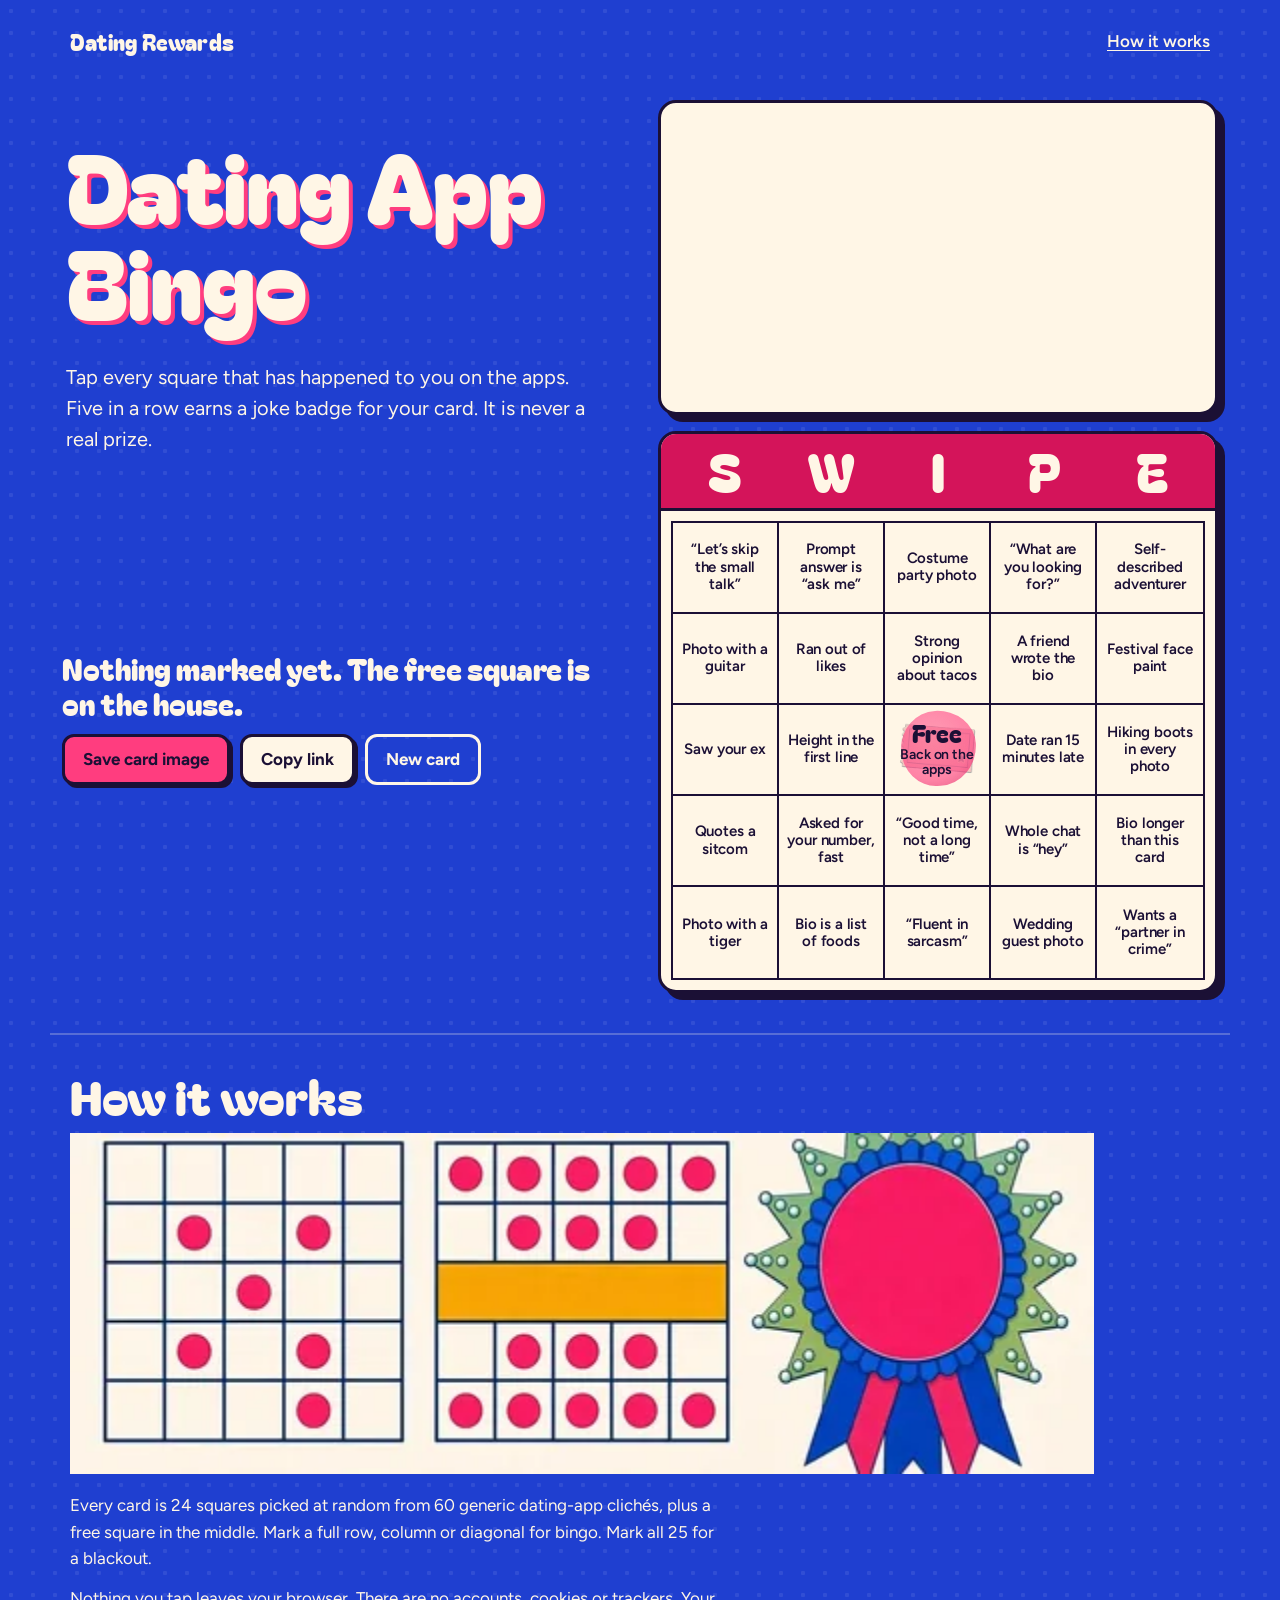
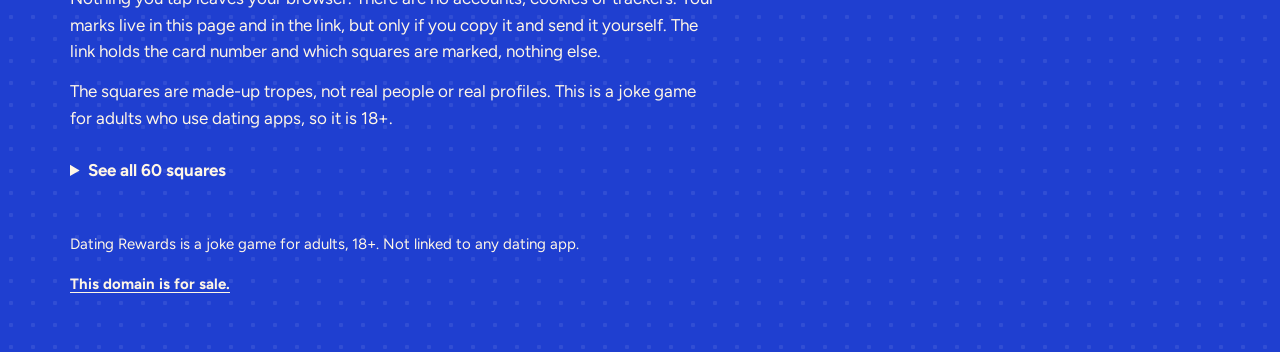
==== commit 6d6a13fb: "Go live on datingrewards.com: canonical + og:url, index allowed, sitemap, CNAME, share footer on the" ====
--- a/docs/index.html
+++ b/docs/index.html
@@ -3,12 +3,13 @@
 <head>
 <meta charset="utf-8">
 <meta name="viewport" content="width=device-width, initial-scale=1">
-<meta name="robots" content="noindex,nofollow">
+<link rel="canonical" href="https://datingrewards.com/">
+<meta property="og:url" content="https://datingrewards.com/">
 <title>Dating App Bingo</title>
 <meta name="description" content="A fresh bingo card of dating-app clichés. Tap what has happened to you, get five in a row, save the card.">
 <meta property="og:title" content="Dating App Bingo">
 <meta property="og:description" content="Tap what has happened to you. Five in a row earns a joke badge, not a real prize.">
-<meta property="og:image" content="https://evanmack45.github.io/datingrewards-preview/og.jpg">
+<meta property="og:image" content="https://datingrewards.com/og.jpg">
 <meta property="og:image:width" content="1200">
 <meta property="og:image:height" content="630">
 <meta property="og:image:alt" content="A five-by-five grid of empty rounded squares in pink, lime and yellow with some daubed, a big star in the centre square and a bingo dauber.">
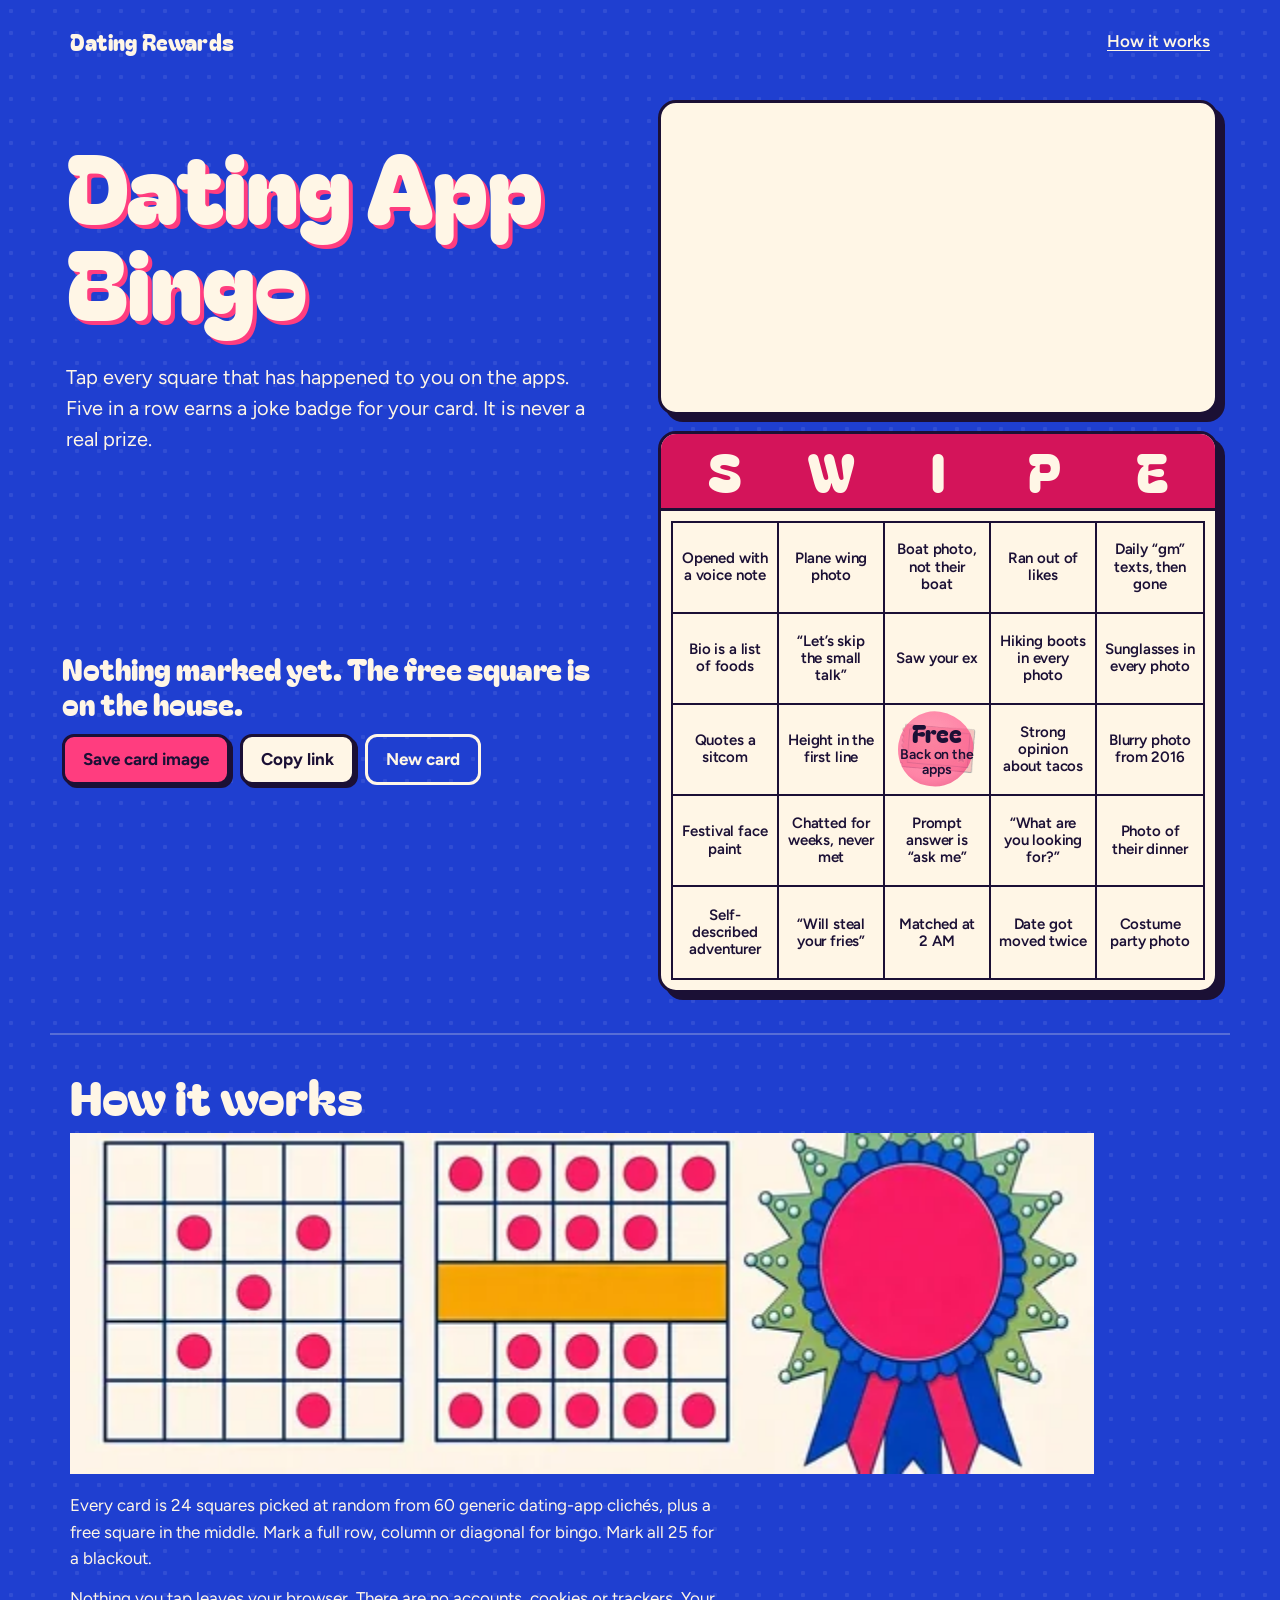
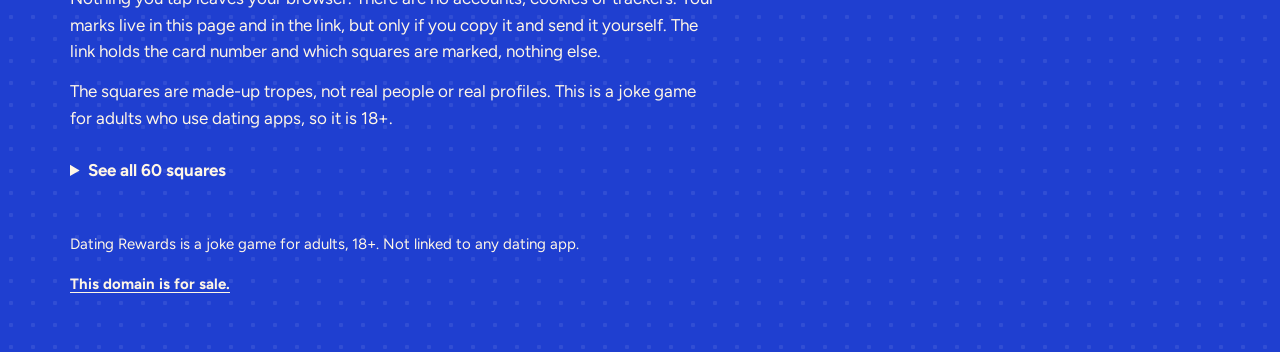
==== commit 85a79d68: "Hero art runs edge to edge at 340px on phones: fills 0.403 of the 390 first screen (was 0.305). Same" ====
--- a/docs/index.html
+++ b/docs/index.html
@@ -34,7 +34,7 @@
   </div>
   <div class="stage">
   <picture class="hero">
-    <source media="(max-width: 959px)" type="image/webp" srcset="img/hero-phone-640.webp 640w, img/hero-phone-800.webp 800w, img/hero-phone-960.webp 960w, img/hero-phone-1200.webp 1200w" sizes="(min-width: 960px) 560px, calc(100vw - 24px)" width="1200" height="900">
+    <source media="(max-width: 959px)" type="image/webp" srcset="img/hero-phone-640.webp 640w, img/hero-phone-800.webp 800w, img/hero-phone-960.webp 960w, img/hero-phone-1200.webp 1200w" sizes="(min-width: 960px) 560px, (min-width: 600px) calc(100vw - 24px), 115vw" width="1200" height="900">
     <img class="hero-art" src="img/hero-1280.webp" srcset="img/hero-960.webp 960w, img/hero-1280.webp 1280w, img/hero-1600.webp 1600w" sizes="(min-width: 960px) 560px, calc(100vw - 24px)" width="1600" height="900" alt="A retro carnival prize booth whose prizes are dating-app clichés: a fish, a tiger, a summit flag." fetchpriority="high" decoding="async">
   </picture>
   <div class="card" id="card" data-impeccable-ignore="hard-offset-shadow">
--- a/docs/style.css
+++ b/docs/style.css
@@ -103,6 +103,13 @@
 .foot a { display: inline-block; padding: 8px 0; font-weight: 700; }
 .confetti { position: fixed; inset: 0; pointer-events: none; z-index: 10; }
 
+/* phone: the prize booth runs edge to edge and 340px tall so it fills 0.40 of the 390x844 first screen */
+@media (max-width: 599px) {
+  .top { padding-top: 8px; padding-bottom: 4px; }
+  .play { gap: 14px; }
+  .hero { margin: 0 -12px; }
+  .hero-art { height: 340px; aspect-ratio: auto; object-fit: cover; object-position: 0 50%; border-width: 3px 0; border-radius: 0; box-shadow: none; }
+}
 @media (min-width: 960px) {
   .play { grid-template-columns: minmax(0, 1fr) minmax(540px, 620px); grid-template-areas: "intro stage" "side stage"; column-gap: 56px; row-gap: 26px; padding-top: 18px; align-items: start; }
   .intro { grid-area: intro; padding-top: 30px; }
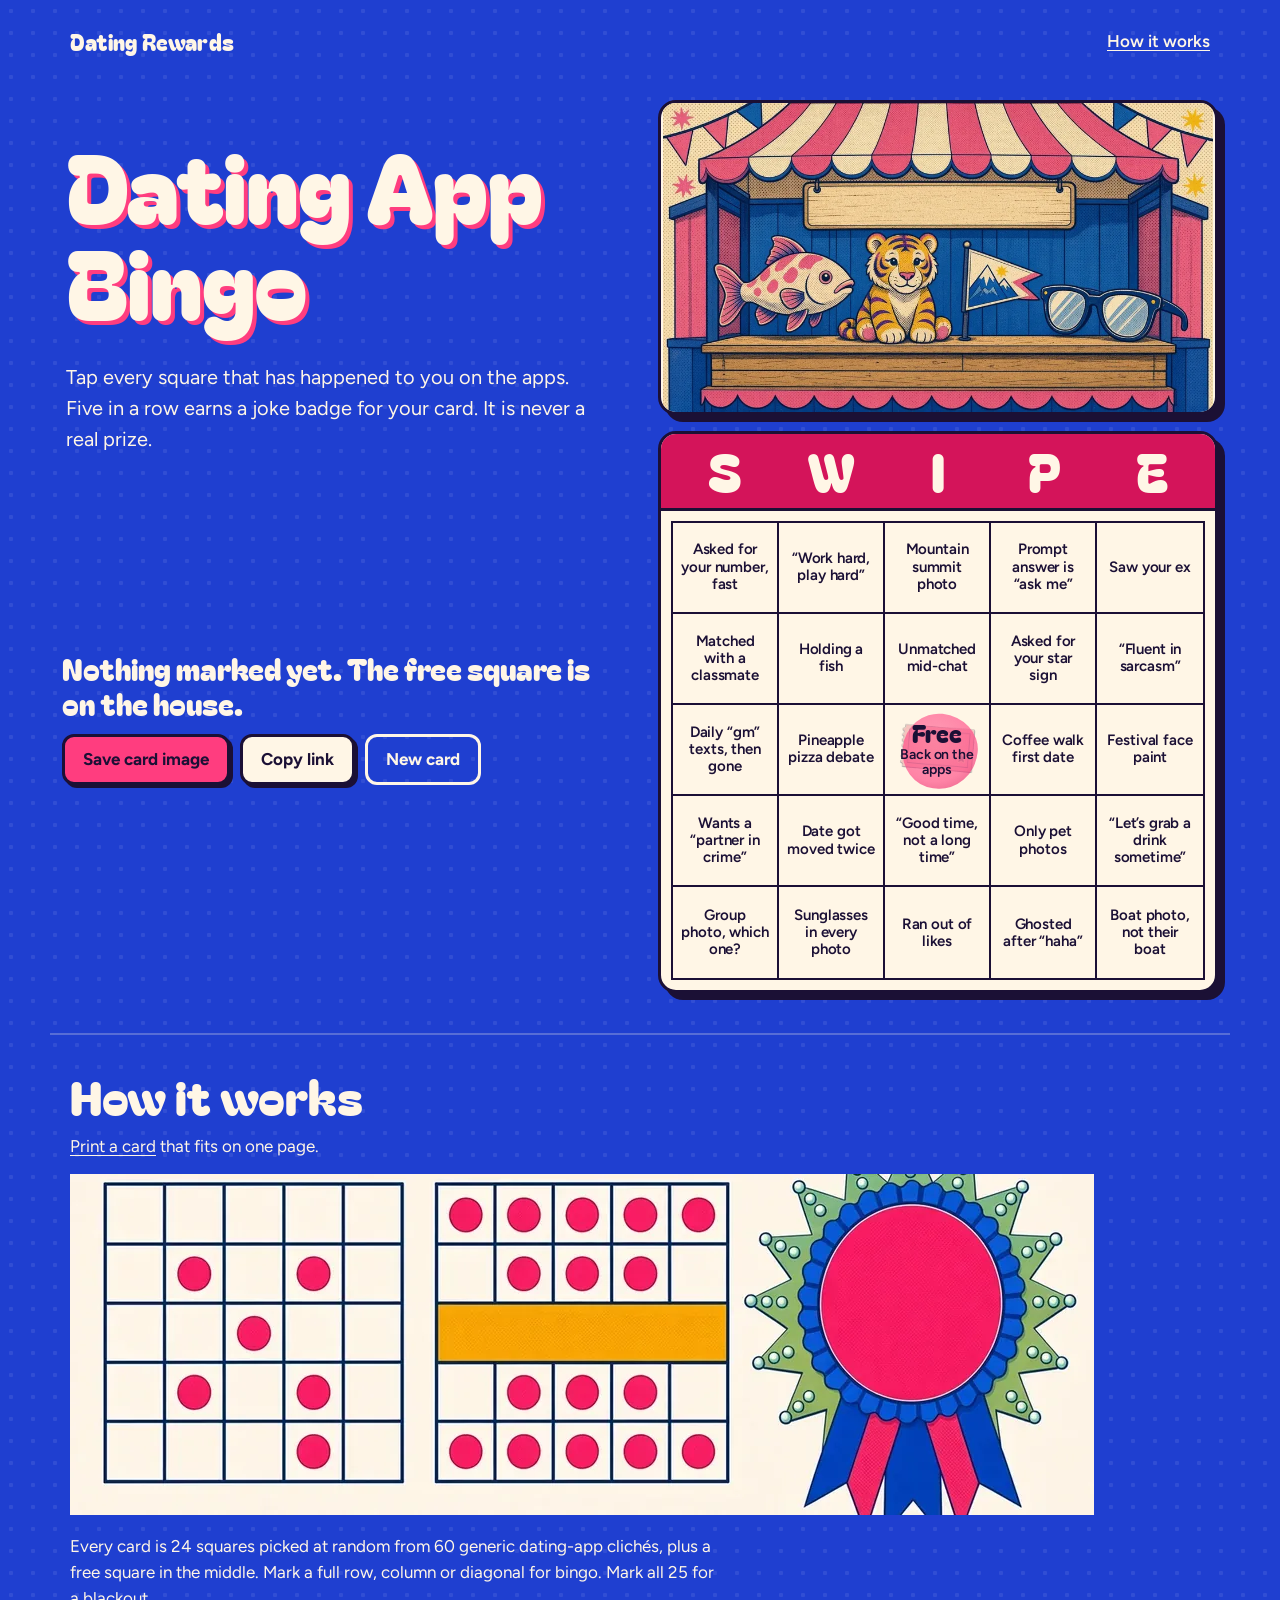
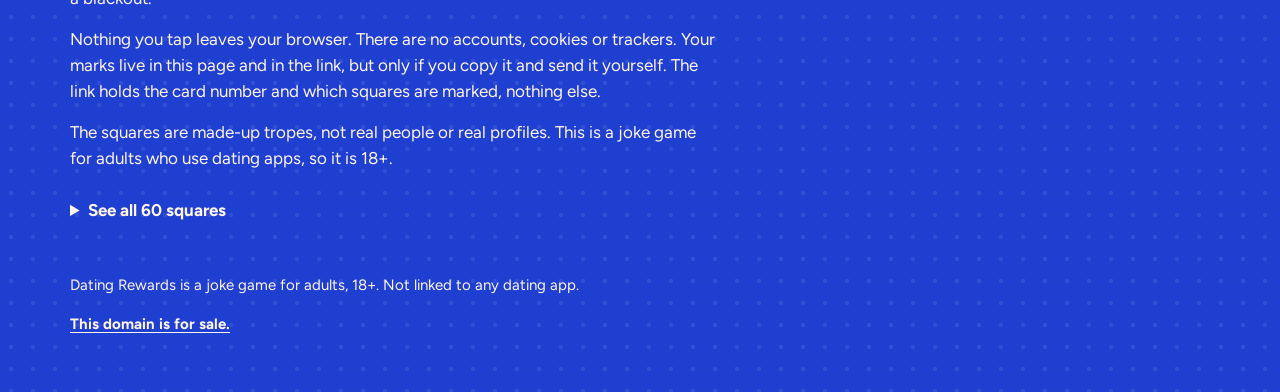
==== commit a829aaa7: "JSON-LD WebApplication (price 0) and a one-page printable bingo card at /dating-app-bingo-printable/" ====
--- a/docs/index.html
+++ b/docs/index.html
@@ -20,6 +20,7 @@
 <link rel="preload" as="image" type="image/webp" href="img/hero-phone-800.webp" imagesrcset="img/hero-phone-640.webp 640w, img/hero-phone-800.webp 800w, img/hero-phone-960.webp 960w, img/hero-phone-1200.webp 1200w" imagesizes="(min-width: 960px) 560px, calc(100vw - 24px)" media="(max-width: 959px)" fetchpriority="high">
 <link rel="preload" as="image" type="image/webp" href="img/hero-1280.webp" imagesrcset="img/hero-960.webp 960w, img/hero-1280.webp 1280w, img/hero-1600.webp 1600w" imagesizes="(min-width: 960px) 560px, calc(100vw - 24px)" media="(min-width: 960px)">
 <link rel="stylesheet" href="style.css">
+<script type="application/ld+json">{"@context":"https://schema.org","@type":"WebApplication","name":"Dating App Bingo","url":"https://datingrewards.com/","description":"A fresh bingo card of dating-app clichés. Tap what has happened to you, get five in a row, save the card.","applicationCategory":"EntertainmentApplication","operatingSystem":"Any","browserRequirements":"Requires JavaScript","isAccessibleForFree":true,"offers":{"@type":"Offer","price":"0","priceCurrency":"USD"}}</script>
 <link rel="icon" href="data:image/svg+xml,%3Csvg xmlns='http://www.w3.org/2000/svg' viewBox='0 0 32 32'%3E%3Ccircle cx='16' cy='16' r='14' fill='%23ff3d7f'/%3E%3C/svg%3E">
 </head>
 <body>
@@ -87,6 +88,7 @@
 </main>
 <section class="about" id="about" aria-labelledby="about-h">
   <h2 id="about-h">How it works</h2>
+  <p class="print-link"><a href="dating-app-bingo-printable/">Print a card</a> that fits on one page.</p>
   <figure class="how-art"><img src="img/how-it-works-512.webp" srcset="img/how-it-works-512.webp 512w, img/how-it-works.webp 1024w" sizes="(min-width: 900px) 1024px, calc(100vw - 40px)" width="1024" height="341" loading="lazy" decoding="async" alt="A five-by-five board with a few marks, the same board with one row lit, and a blank-center rosette."></figure>
   <p>Every card is 24 squares picked at random from 60 generic dating-app clichés, plus a free square in the middle. Mark a full row, column or diagonal for bingo. Mark all 25 for a blackout.</p>
   <p>Nothing you tap leaves your browser. There are no accounts, cookies or trackers. Your marks live in this page and in the link, but only if you copy it and send it yourself. The link holds the card number and which squares are marked, nothing else.</p>
--- a/docs/style.css
+++ b/docs/style.css
@@ -127,3 +127,23 @@
 @media (prefers-reduced-motion: reduce) {
   *, *::before, *::after { animation: none !important; transition: none !important; }
 }
+
+/* Printable card page (Compass SEO, 11/25) */
+.print-page { max-width: none; }
+.print-main { max-width: 720px; margin: 0 auto; padding: 8px 20px 40px; }
+.print-main h1 { font-size: clamp(36px, 9vw, 64px); margin-bottom: 14px; }
+.print-actions { margin: 0 0 16px; }
+.print-card { max-width: 640px; }
+.print-note { margin: 16px 0; font-size: 15px; }
+@media print {
+  @page { size: letter; margin: 0.45in; }
+  html, body { background: #fff !important; color: #111; }
+  .no-print { display: none !important; }
+  .print-main { padding: 0; max-width: none; }
+  .print-main h1 { font-size: 28px; margin: 0 0 8px; text-shadow: none; color: #111; }
+  .print-main .lede { font-size: 13px; margin: 0 0 10px; }
+  .print-note { font-size: 12px; margin: 8px 0 0; }
+  .print-card { box-shadow: none; max-width: 7.4in; margin: 0 auto; break-inside: avoid; }
+  .print-card .letters span { font-size: 28px; }
+  .print-card .cell { padding: 6px 4px; font-size: 12px; aspect-ratio: 1 / 0.72; }
+}
